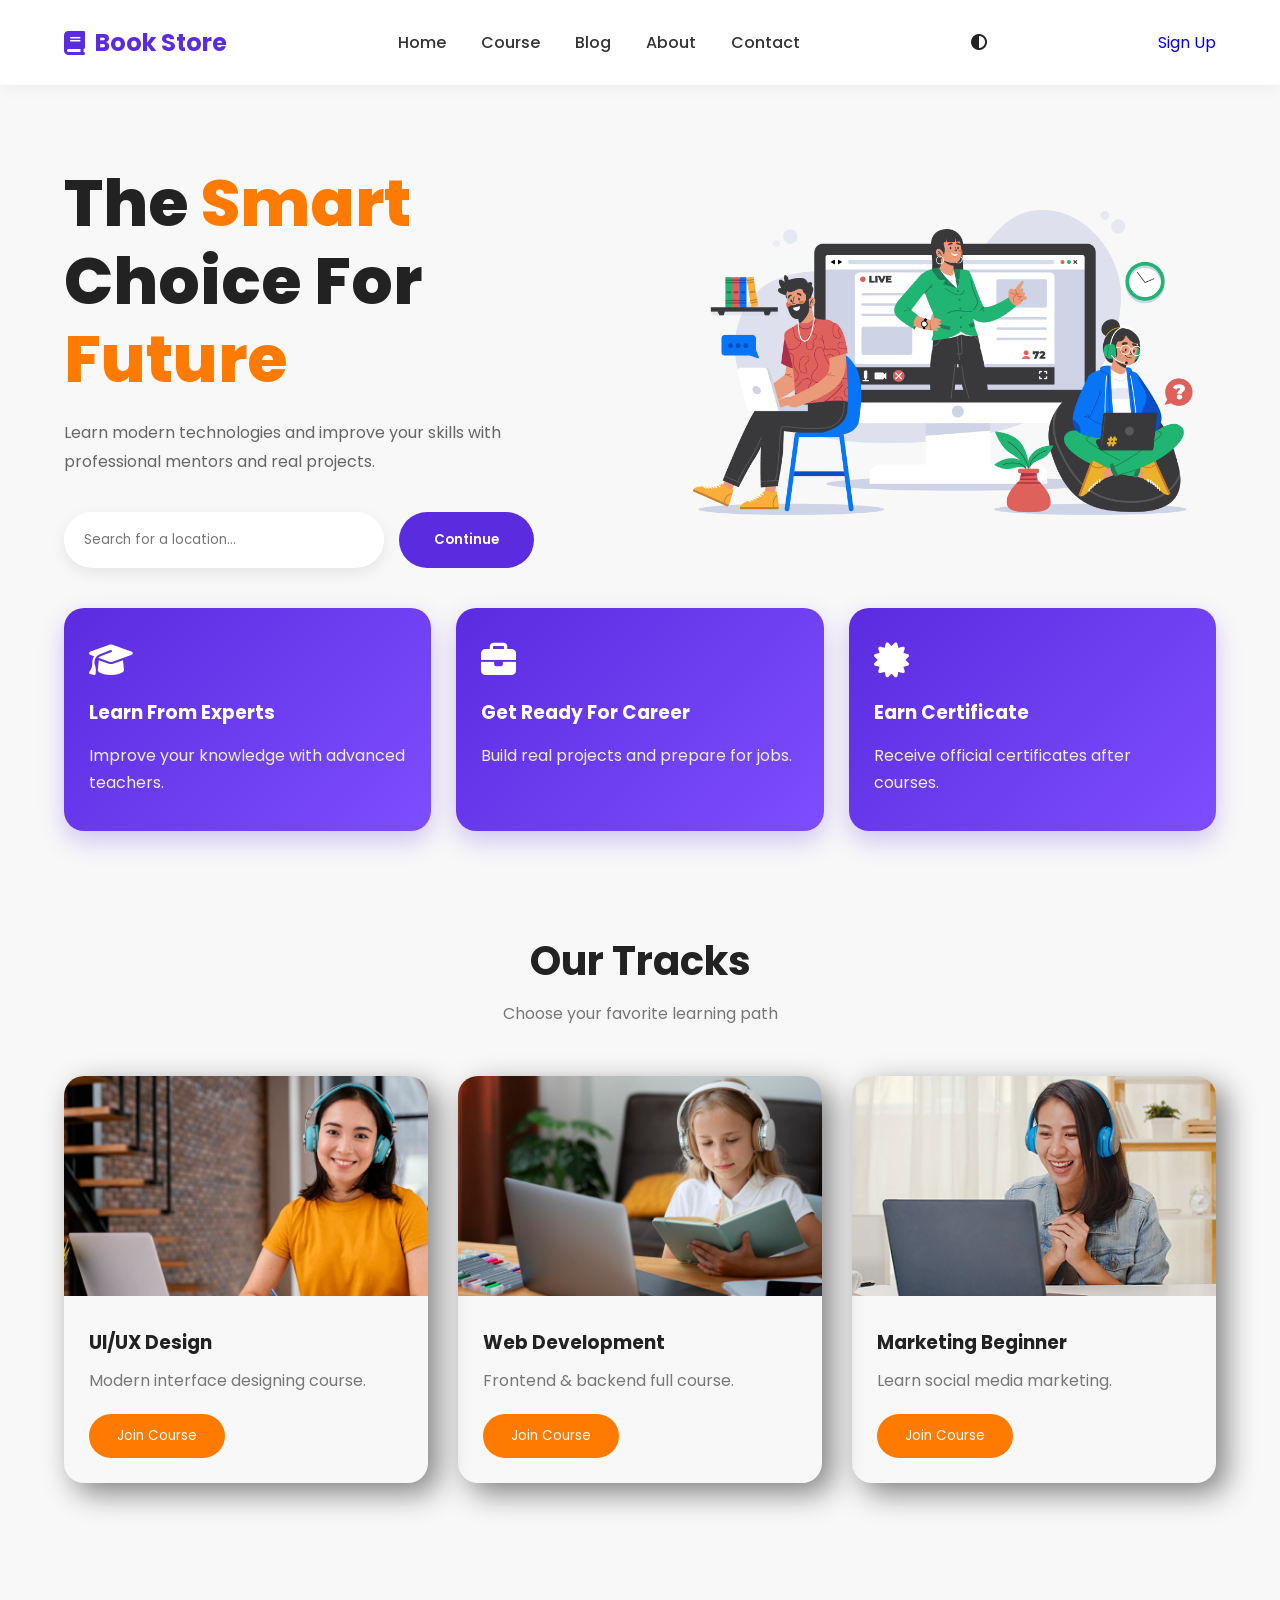
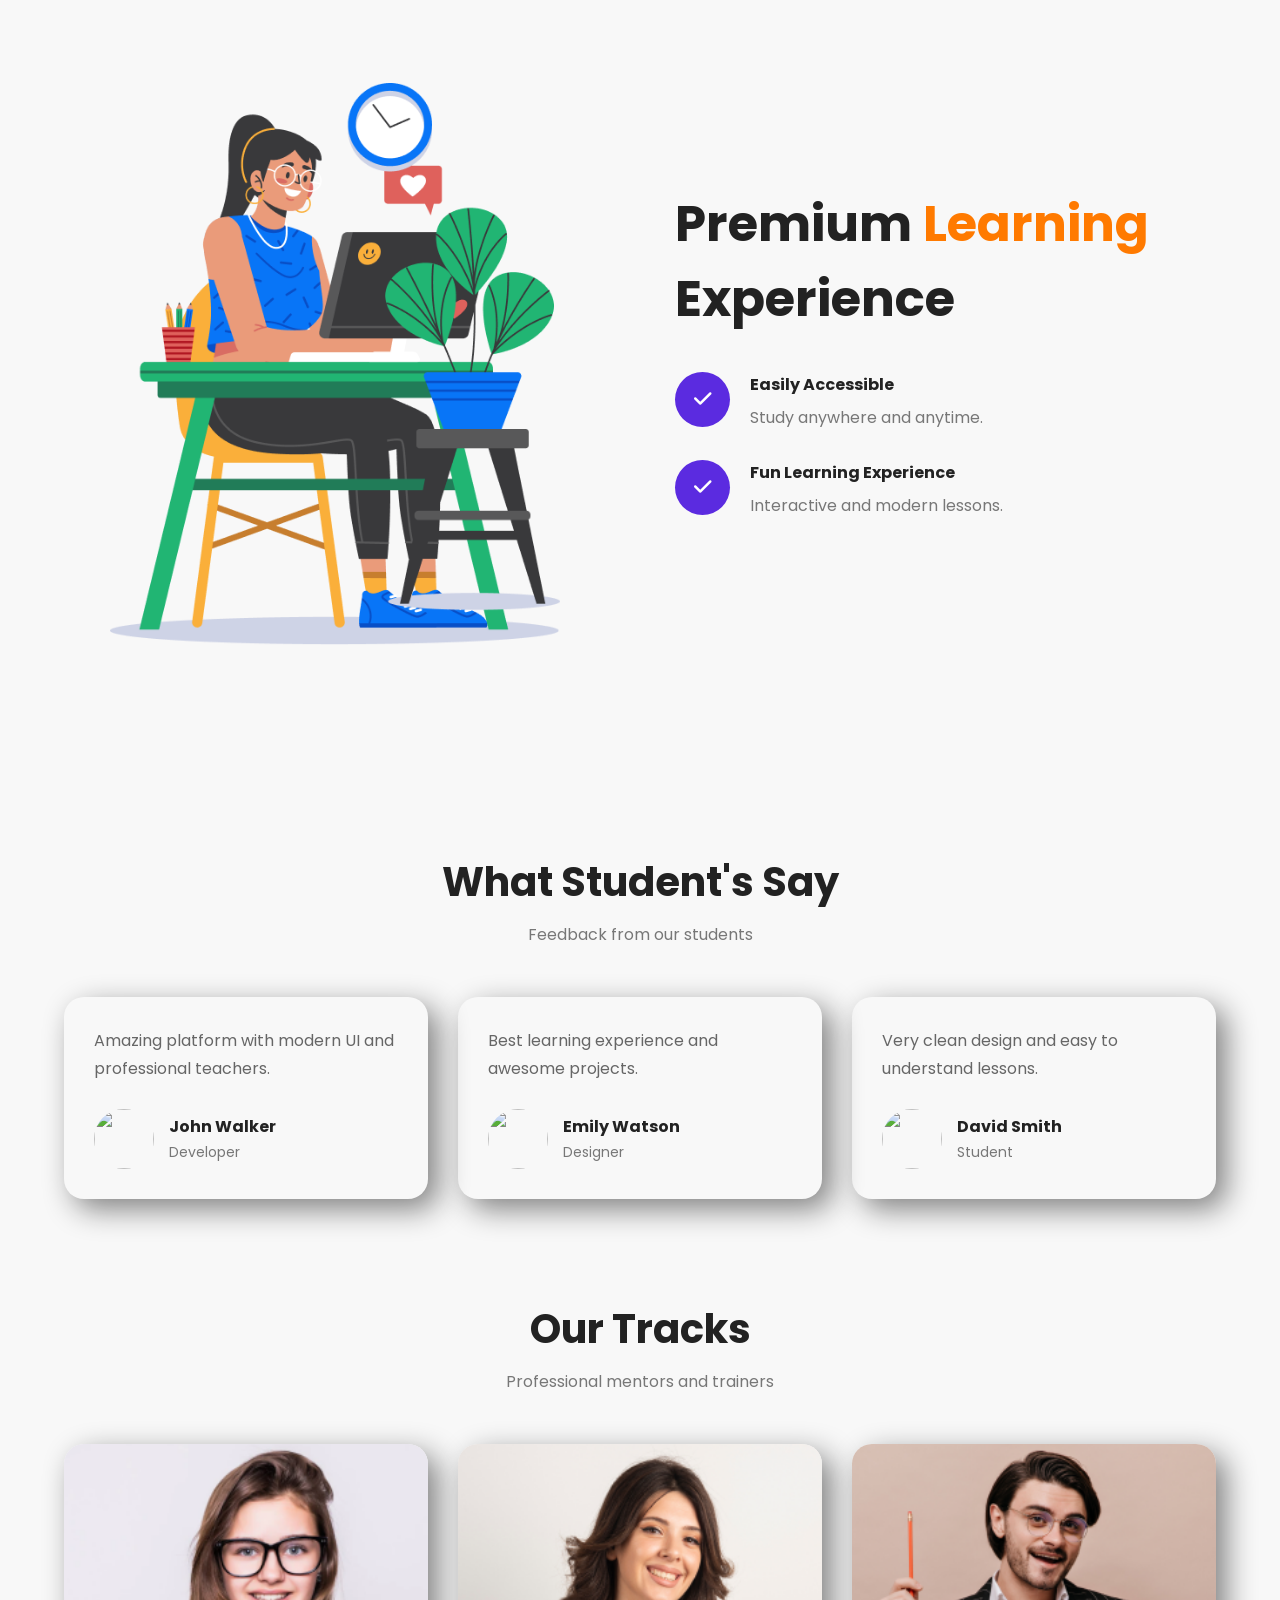
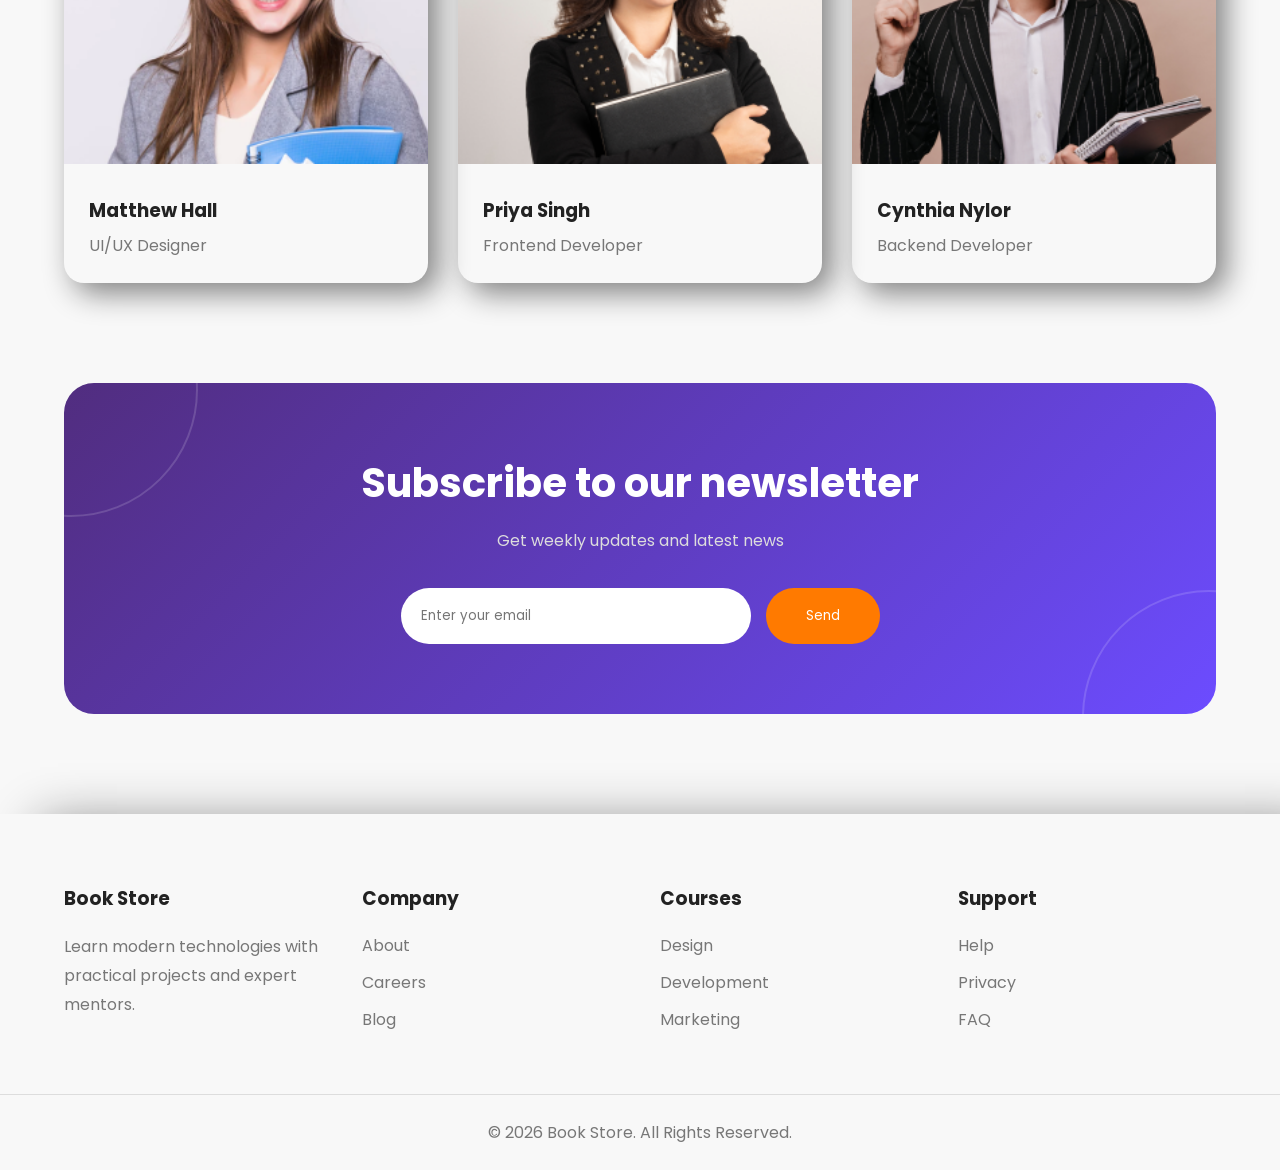
==== index.html @ dbd9a2cb "first commit" ====
<!DOCTYPE html>
<html lang="en">
<head>
  <meta charset="UTF-8" />
  <meta name="viewport" content="width=device-width, initial-scale=1.0"/>
  <title>Book Store</title>

  <link rel="stylesheet" href="main.css">

  <link href="https://fonts.googleapis.com/css2?family=Poppins:wght@300;400;500;600;700;800&display=swap" rel="stylesheet">

  <link rel="stylesheet"
  href="https://cdnjs.cloudflare.com/ajax/libs/font-awesome/6.5.1/css/all.min.css">

</head>
<body>
  <input type="checkbox" id="toggle-them">
<header class="them">

  <div class="container navbar">

    <div class="logo">
      <i class="fa-solid fa-book"></i>
      <span>Book Store</span>
    </div>

    <nav>
      <a href="#Home">Home</a>
      <a href="#corsue">Course</a>
      <a href="#blog">Blog</a>
      <a href="#about">About</a>
      <a href="#contact">Contact</a>
    </nav>

    <label for="toggle-them">
        <i class="fa-solid fa-circle-half-stroke"></i>
      </label>

    <a href="reg.html" class="nav-btm">Sign Up</a>

  </div>

</header>

<main class="them">

  <section class="hero them" id="Home">
    
  <div class="container hero-content">

    <div class="hero-text">
      
      <h1>
        The <span>Smart</span><br>
        Choice For <span>Future</span>
      </h1>
      
      <p>
        Learn modern technologies and improve your skills
        with professional mentors and real projects.
      </p>

      <div class="hero-buttons">
        
        <input type="text" placeholder="Search for a location...">
        
        <button>Continue</button>
        
      </div>
      
    </div>

    <div class="hero-image">
      
      <img src="./OBJECTS.png" alt="">
      
    </div>

  </div>

</section>



<section class="features container">
  
  <div class="feature-box">

    <i class="fa-solid fa-graduation-cap"></i>
    
    <h3>Learn From Experts</h3>
    
    <p>
      Improve your knowledge with advanced teachers.
    </p>
    
  </div>
  
  <div class="feature-box">

    <i class="fa-solid fa-briefcase"></i>

    <h3>Get Ready For Career</h3>
    
    <p>
      Build real projects and prepare for jobs.
    </p>
    
  </div>

  <div class="feature-box">
    
    <i class="fa-solid fa-certificate"></i>
    
    <h3>Earn Certificate</h3>
    
    <p>
      Receive official certificates after courses.
    </p>

  </div>
  
</section>



<section class="courses container" id="corsue">
  
  <div class="section-title">
    
    <h2>Our Tracks</h2>
    
    <p>Choose your favorite learning path</p>
    
  </div>
  
  <div class="course-wrapper">
    
    <div class="course-card">
      
      <img src="./Group 339.png">
      
      <div class="course-info">

        <h3>UI/UX Design</h3>
        
        <p>Modern interface designing course.</p>
        
        <button>Join Course</button>
        
      </div>
      
    </div>
    
    <div class="course-card">
      
      <img src="./Group 337.png">
      
      <div class="course-info">
        
        <h3>Web Development</h3>
        
        <p>Frontend & backend full course.</p>
        
        <button>Join Course</button>
        
      </div>
      
    </div>
    
    <div class="course-card">
      
      <img src="./image 7.png">
      
      <div class="course-info">
        
        <h3>Marketing Beginner</h3>
        
        <p>Learn social media marketing.</p>

        <button>Join Course</button>
        
      </div>
      
    </div>
    
  </div>
  
</section>



<section class="experience" id="blog">
  
  <div class="container experience-content">
    
    <div class="experience-image">
      
      <img src="./OBJECTS (2).png">
      
    </div>
    
    <div class="experience-text">
      
      <h2>
        Premium <span>Learning</span><br>
        Experience
      </h2>
      
      <div class="exp-box">
        
        <i class="fa-solid fa-check"></i>
        
        <div>
          <h4>Easily Accessible</h4>
          <p>Study anywhere and anytime.</p>
        </div>
        
      </div>
      
      <div class="exp-box">
        
        <i class="fa-solid fa-check"></i>

        <div>
          <h4>Fun Learning Experience</h4>
          <p>Interactive and modern lessons.</p>
        </div>
        
      </div>
      
    </div>
    
  </div>
  
</section>


<section class="testimonials container" id="about">
  
  <div class="section-title">
    
    <h2>What Student's Say</h2>

    <p>Feedback from our students</p>

  </div>
  
  <div class="testimonial-wrapper">
    
    <div class="testimonial-card">
      
      <p>
        Amazing platform with modern UI and professional teachers.
      </p>
      
      <div class="user">

        <img src="https://i.pravatar.cc/100?img=12">
        
        <div>
          <h4>John Walker</h4>
          <span>Developer</span>
        </div>
        
      </div>
      
    </div>

    <div class="testimonial-card">

      <p>
        Best learning experience and awesome projects.
      </p>

      <div class="user">
        
        <img src="https://i.pravatar.cc/100?img=22">
        
        <div>
          <h4>Emily Watson</h4>
          <span>Designer</span>
        </div>
        
      </div>
      
    </div>
    
    <div class="testimonial-card">
      
      <p>
        Very clean design and easy to understand lessons.
      </p>
      
      <div class="user">
        
        <img src="https://i.pravatar.cc/100?img=33">
        
        <div>
          <h4>David Smith</h4>
          <span>Student</span>
        </div>
        
      </div>
      
    </div>

  </div>
  
</section>



<section class="team container" id="contact">
  
  <div class="section-title">
    
    <h2>Our Tracks</h2>
    
    <p>Professional mentors and trainers</p>
    
  </div>
  
  <div class="team-wrapper">

    <div class="team-card">
      
      <img src="img1.png">
      
      <div class="team-info">
        
        <h3>Matthew Hall</h3>
        
        <span>UI/UX Designer</span>
        
      </div>
      
    </div>
    
    <div class="team-card">
      
      <img src="img2.png">
      
      <div class="team-info">
        
        <h3>Priya Singh</h3>

        <span>Frontend Developer</span>

      </div>

    </div>

    <div class="team-card">

      <img src="img3.png">
      
      <div class="team-info">
        
        <h3>Cynthia Nylor</h3>
        
        <span>Backend Developer</span>
        
      </div>
      
    </div>
    
  </div>
  
</section>



<section class="newsletter container">
  
  <div class="newsletter-box">
    
    <h2>Subscribe to our newsletter</h2>
    
    <p>Get weekly updates and latest news</p>
    
    <div class="newsletter-input">
      
      <input type="email" placeholder="Enter your email">
      
      <button>Send</button>
      
    </div>
    
  </div>

</section>

</main>


<footer class="them footer">
  
  <div class="container footer-content">

    <div class="footer-box">
      
      <h3>Book Store</h3>
      
      <p>
        Learn modern technologies with practical projects
        and expert mentors.
      </p>

    </div>

    <div class="footer-box">

      <h3>Company</h3>

      <a href="#">About</a>
      <a href="#">Careers</a>
      <a href="#">Blog</a>

    </div>

    <div class="footer-box">

      <h3>Courses</h3>

      <a href="#">Design</a>
      <a href="#">Development</a>
      <a href="#">Marketing</a>

    </div>

    <div class="footer-box">

      <h3>Support</h3>

      <a href="#">Help</a>
      <a href="#">Privacy</a>
      <a href="#">FAQ</a>

    </div>

  </div>

  <div class="footer-bottom">
    © 2026 Book Store. All Rights Reserved.
  </div>

</footer>

</body>
</html>
---- main.css ----
*{
    margin:0;
    padding:0;
    box-sizing:border-box;
    text-decoration:none;
    list-style:none;
    font-family:'Poppins',sans-serif;
    scroll-behavior: smooth;
}

body{
    background:#f8f8f8;
    overflow-x:hidden;
    color:#222;
}

.container{
    width:90%;
    max-width:1200px;
    margin:auto;
}



header{
    width:100%;
    position:sticky;
    top:0;
    z-index:1000;
    box-shadow:0 2px 15px rgba(0,0,0,.05);
    background-color: white;
}

.navbar{
    height:85px;
    display:flex;
    justify-content:space-between;
    align-items:center;
}

.logo{
    display:flex;
    align-items:center;
    gap:10px;
    font-size:24px;
    font-weight:700;
    color:#5b2be0;
}

nav{
    display:flex;
    gap:35px;
}

nav a{
    color:#333;
    font-weight:500;
    transition:.3s;
}

nav a:hover{
    color:#5b2be0;
}

.nav-btn{
    padding:12px 28px;
    border:none;
    border-radius:40px;
    background:#5b2be0;
    color:#fff;
    cursor:pointer;
    transition:.3s;
    font-weight:600;
    text-decoration: none;
}

.nav-btn:hover{
    transform:scale(1.05);
}



#toggle-them:checked ~ .them{
    background-color: black;
    color: white;
}

#toggle-them{
  display: none;
}

.them{
  transition: 0,3s;
}



.hero{
    padding:80px 0;
    /* background:#fffaf7; */
}

.hero-content{
    display:flex;
    justify-content:space-between;
    align-items:center;
    gap:60px;
    flex-wrap:wrap;
}

.hero-text{
    flex:1;
    animation:slideLeft 1s ease;
}

.hero-text h1{
    font-size:65px;
    line-height:1.2;
    margin-bottom:20px;
    font-weight:800;
}

.hero-text h1 span{
    color:#ff7a00;
}

.hero-text p{
    color:#666;
    line-height:1.8;
    margin-bottom:35px;
    max-width:500px;
}

.hero-buttons{
    display:flex;
    gap:15px;
    flex-wrap:wrap;
}

.hero-buttons input{
    width:320px;
    padding:18px 20px;
    border:none;
    border-radius:50px;
    outline:none;
    box-shadow:0 5px 15px rgba(0,0,0,.08);
}

.hero-buttons button{
    padding:18px 35px;
    border:none;
    border-radius:50px;
    background:#5b2be0;
    color:#fff;
    cursor:pointer;
    transition:.3s;
    font-weight:600;
}

.hero-buttons button:hover{
    transform:translateY(-3px);
}

.hero-image{
    flex:1;
    text-align:center;
    animation:float 4s ease-in-out infinite;
}

.hero-image img{
    width:100%;
    max-width:500px;
}



.features{
    margin-top:-40px;
    display:grid;
    grid-template-columns:repeat(auto-fit,minmax(250px,1fr));
    gap:25px;
}

.feature-box{
    background:linear-gradient(135deg,#5b2be0,#7d4dff);
    padding:35px 25px;
    border-radius:20px;
    color:#fff;
    box-shadow:0 10px 25px rgba(91,43,224,.25);
    transition:.4s;
}

.feature-box:hover{
    transform:translateY(-10px);
}

.feature-box i{
    font-size:35px;
    margin-bottom:20px;
}

.feature-box h3{
    margin-bottom:15px;
}

.feature-box p{
    line-height:1.7;
    color:#eee;
}



.section-title{
    text-align:center;
    margin-bottom:50px;
}

.section-title h2{
    font-size:40px;
    margin-bottom:10px;
}

.section-title p{
    color:#777;
}



.courses{
    padding:100px 0;
}

.course-wrapper{
    display:grid;
    grid-template-columns:repeat(auto-fit,minmax(300px,1fr));
    gap:30px;
}

.course-card{
    border-radius:20px;
    overflow:hidden;
    box-shadow:10px 10px 30px grey;
    transition:.4s;
}

.course-card:hover{
    transform:translateY(-10px);
}

.course-card img{
    width:100%;
    height:220px;
    object-fit:cover;
}

.course-info{
    padding:25px;
}

.course-info h3{
    margin-bottom:10px;
}

.course-info p{
    color:#777;
    margin-bottom:20px;
    line-height:1.7;
}

.course-info button{
    padding:12px 28px;
    border:none;
    border-radius:30px;
    background:#ff7a00;
    color:#fff;
    cursor:pointer;
    transition:.3s;
}

.course-info button:hover{
    transform:scale(1.05);
}



.experience{
    padding:100px 0;
}

.experience-content{
    display:flex;
    align-items:center;
    justify-content:space-between;
    gap:70px;
    flex-wrap:wrap;
}
 .experience-image{
    flex:1;
    text-align:center;
}

.experience-image img{
    width:100%;
    max-width:450px;
    animation:float 4s ease-in-out infinite;
}

.experience-text{
    flex:1;
}

.experience-text h2{
    font-size:50px;
    margin-bottom:35px;
}

.experience-text h2 span{
    color:#ff7a00;
}

.exp-box{
    display:flex;
    gap:20px;
    margin-bottom:30px;
    align-items:flex-start;
}

.exp-box i{
    width:55px;
    height:55px;
    background:#5b2be0;
    color:#fff;
    border-radius:50%;
    display:flex;
    justify-content:center;
    align-items:center;
    font-size:20px;
}

.exp-box h4{
    margin-bottom:8px;
}

.exp-box p{
    color:#777;
}



.testimonials{
    padding:100px 0;
}

.testimonial-wrapper{
    display:grid;
    grid-template-columns:repeat(auto-fit,minmax(300px,1fr));
    gap:30px;
}

.testimonial-card{
    padding:30px;
    border-radius:20px;
    box-shadow:10px 10px 30px grey;
    transition:.4s;
}

.testimonial-card:hover{
    transform:translateY(-8px);
}

.testimonial-card p{
    color:#666;
    line-height:1.8;
    margin-bottom:25px;
}

.user{
    display:flex;
    align-items:center;
    gap:15px;
}

.user img{
    width:60px;
    height:60px;
    border-radius:50%;
    object-fit:cover;
}

.user span{
    color:#777;
    font-size:14px;
}



.team{
    padding-bottom:100px;
}

.team-wrapper{
    display:grid;
    grid-template-columns:repeat(auto-fit,minmax(300px,1fr));
    gap:30px;
}

.team-card{
    border-radius:20px;
    overflow:hidden;
    box-shadow:10px 10px 30px grey;
    transition:.4s;
}

.team-card:hover{
    transform:translateY(-10px);
}

.team-card img{
    width:100%;
    height:320px;
    object-fit:cover;
}

.team-info{
    padding:25px;
}

.team-info h3{
    margin-bottom:8px;
}

.team-info span{
    color:#777;
}



.newsletter{
    padding-bottom:100px;
}

.newsletter-box{
    background:linear-gradient(135deg,#512d7f,#6c4cff);
    border-radius:30px;
    padding:70px 30px;
    text-align:center;
    color:#fff;
    position:relative;
    overflow:hidden;
}

.newsletter-box::before{
    content:'';
    position:absolute;
    width:250px;
    height:250px;
    border:2px solid rgba(255,255,255,.15);
    border-radius:50%;
    top:-120px;
    left:-120px;
}

.newsletter-box::after{
    content:'';
    position:absolute;
    width:250px;
    height:250px;
    border:2px solid rgba(255,255,255,.15);
    border-radius:50%;
    bottom:-130px;
    right:-120px;
}

.newsletter-box h2{
    font-size:40px;
    margin-bottom:15px;
}

.newsletter-box p{
    color:#ddd;
    margin-bottom:35px;
}

.newsletter-input{
    display:flex;
    justify-content:center;
    gap:15px;
    flex-wrap:wrap;
}

.newsletter-input input{
    width:350px;
    max-width:100%;
    padding:18px 20px;
    border:none;
    border-radius:50px;
    outline:none;
}

.newsletter-input button{
    padding:18px 40px;
    border:none;
    border-radius:50px;
    background:#ff7a00;
    color:#fff;
    cursor:pointer;
    transition:.3s;
}

.newsletter-input button:hover{
    transform:scale(1.05);
}



.footer{
    padding-top:70px;
    box-shadow:40px 10px 50px grey;
}

.footer-content{
    display:grid;
    grid-template-columns:repeat(auto-fit,minmax(220px,1fr));
    gap:40px;
}

.footer-box h3{
    margin-bottom:20px;
}

.footer-box p{
    color:#777;
    line-height:1.8;
}

.footer-box a{
    display:block;
    margin-bottom:12px;
    color:#777;
    transition:.3s;
}

.footer-box a:hover{
    color:#5b2be0;
    transform:translateX(5px);
}

.footer-bottom{
    text-align:center;
    padding:25px 0;
    margin-top:50px;
    border-top:1px solid #ddd;
    color:#777;
}



@keyframes float{

    0%{
        transform:translateY(0);
    }

    50%{
        transform:translateY(-15px);
    }

    100%{
        transform:translateY(0);
    }

}

@keyframes slideLeft{
 from{
        opacity:0;
        transform:translateX(-60px);
    }

    to{
        opacity:1;
        transform:translateX(0);
    }

}
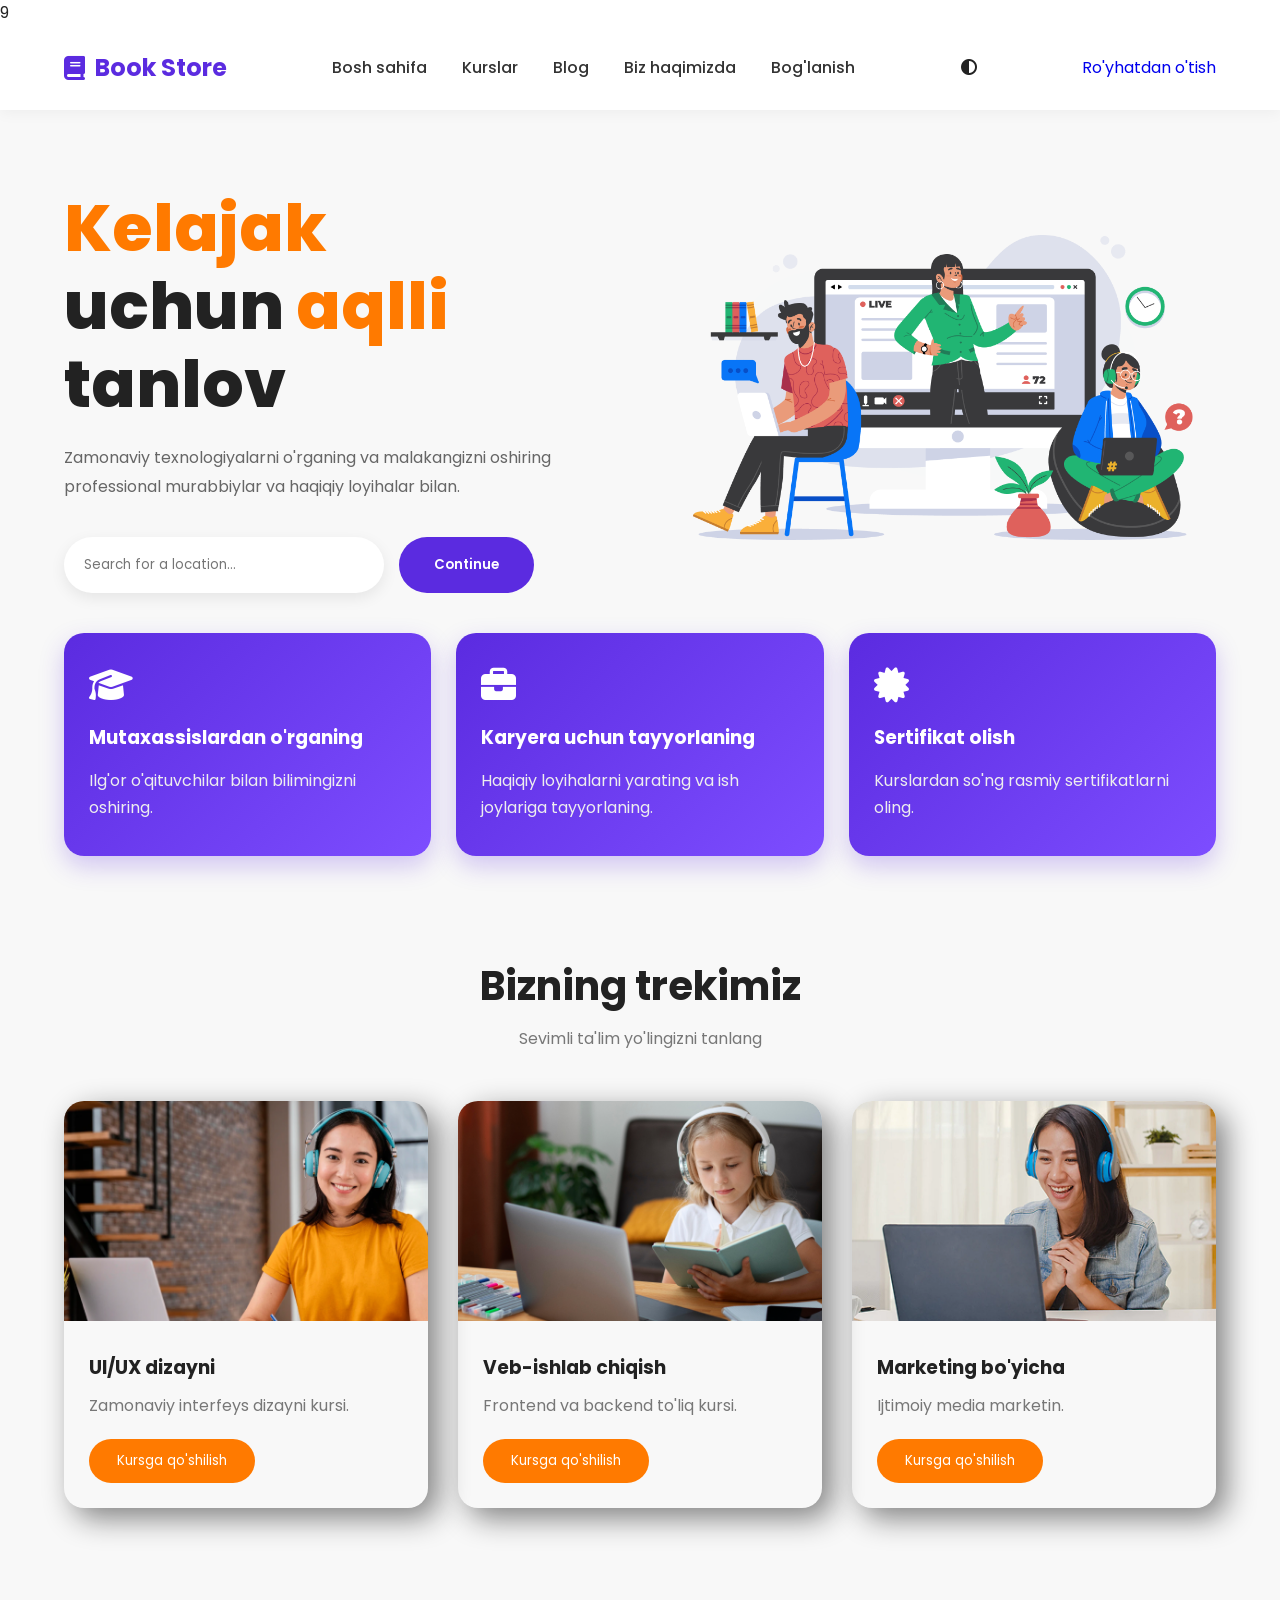
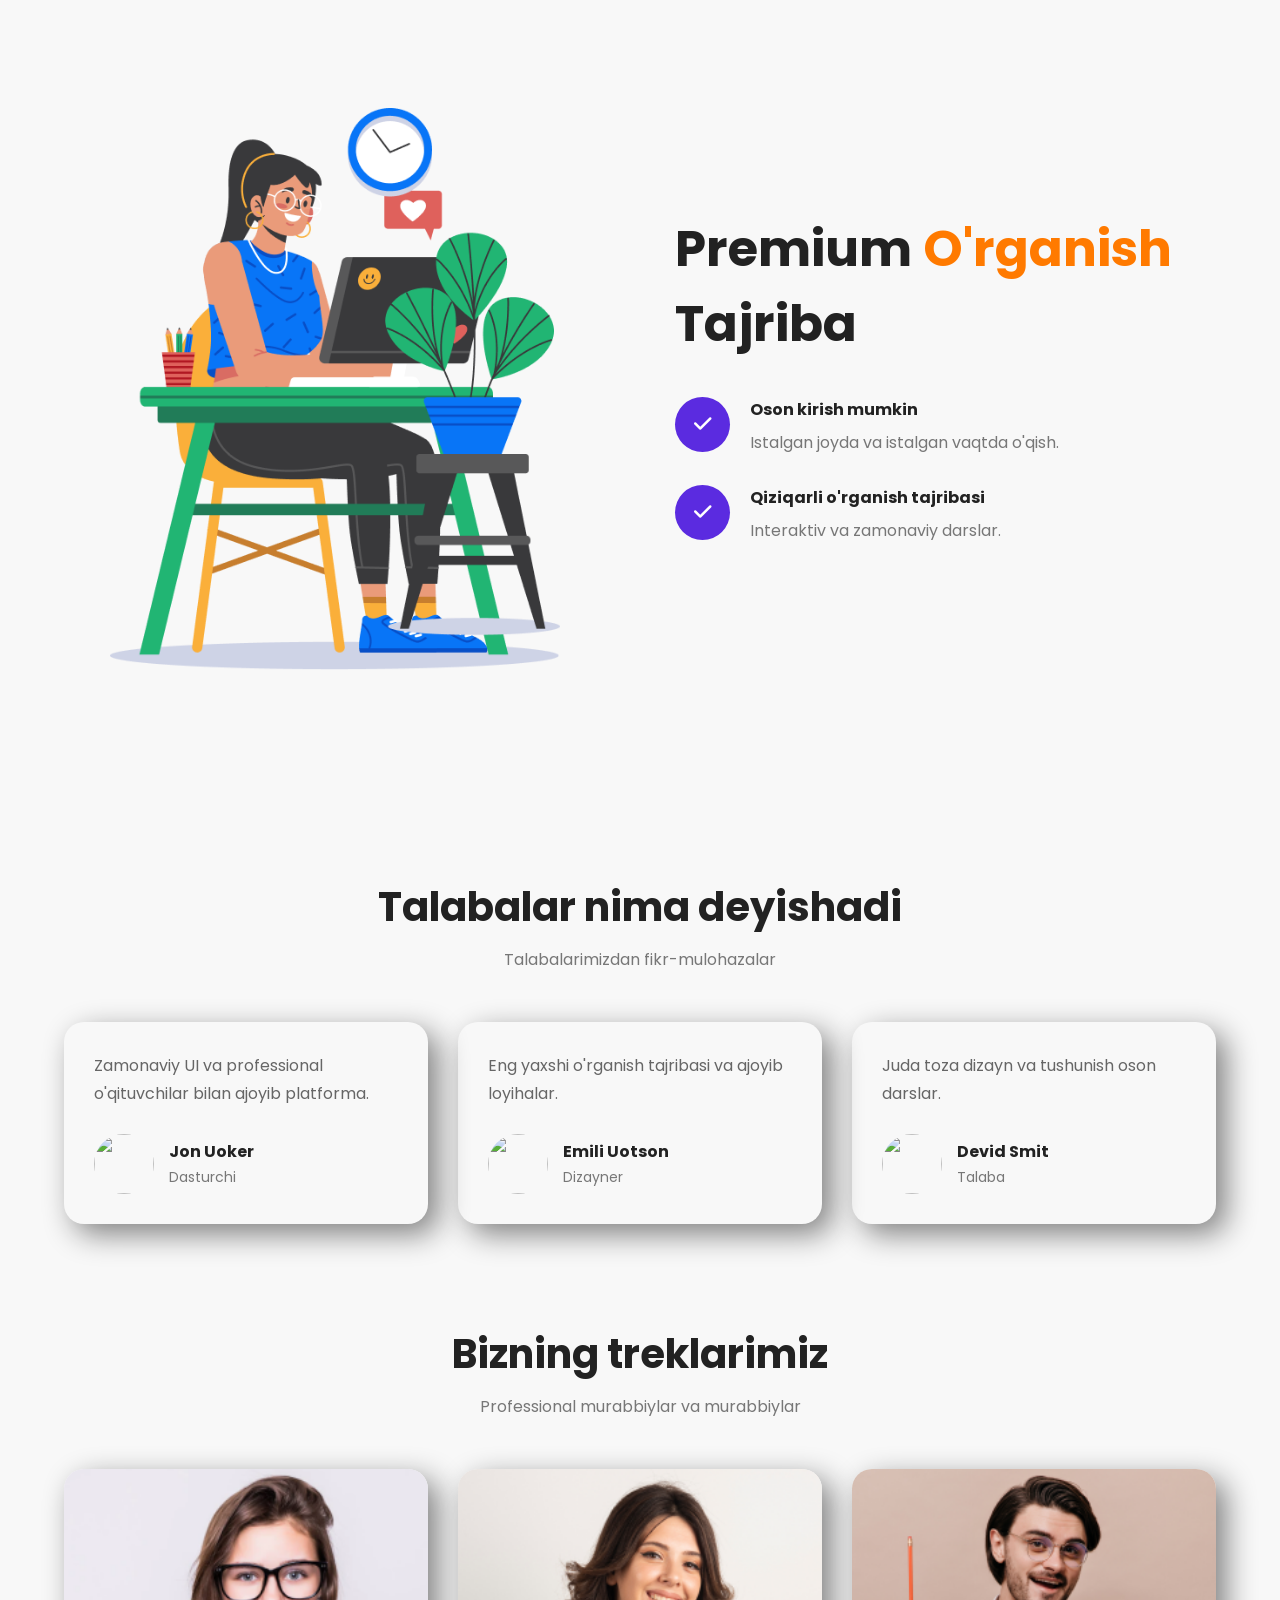
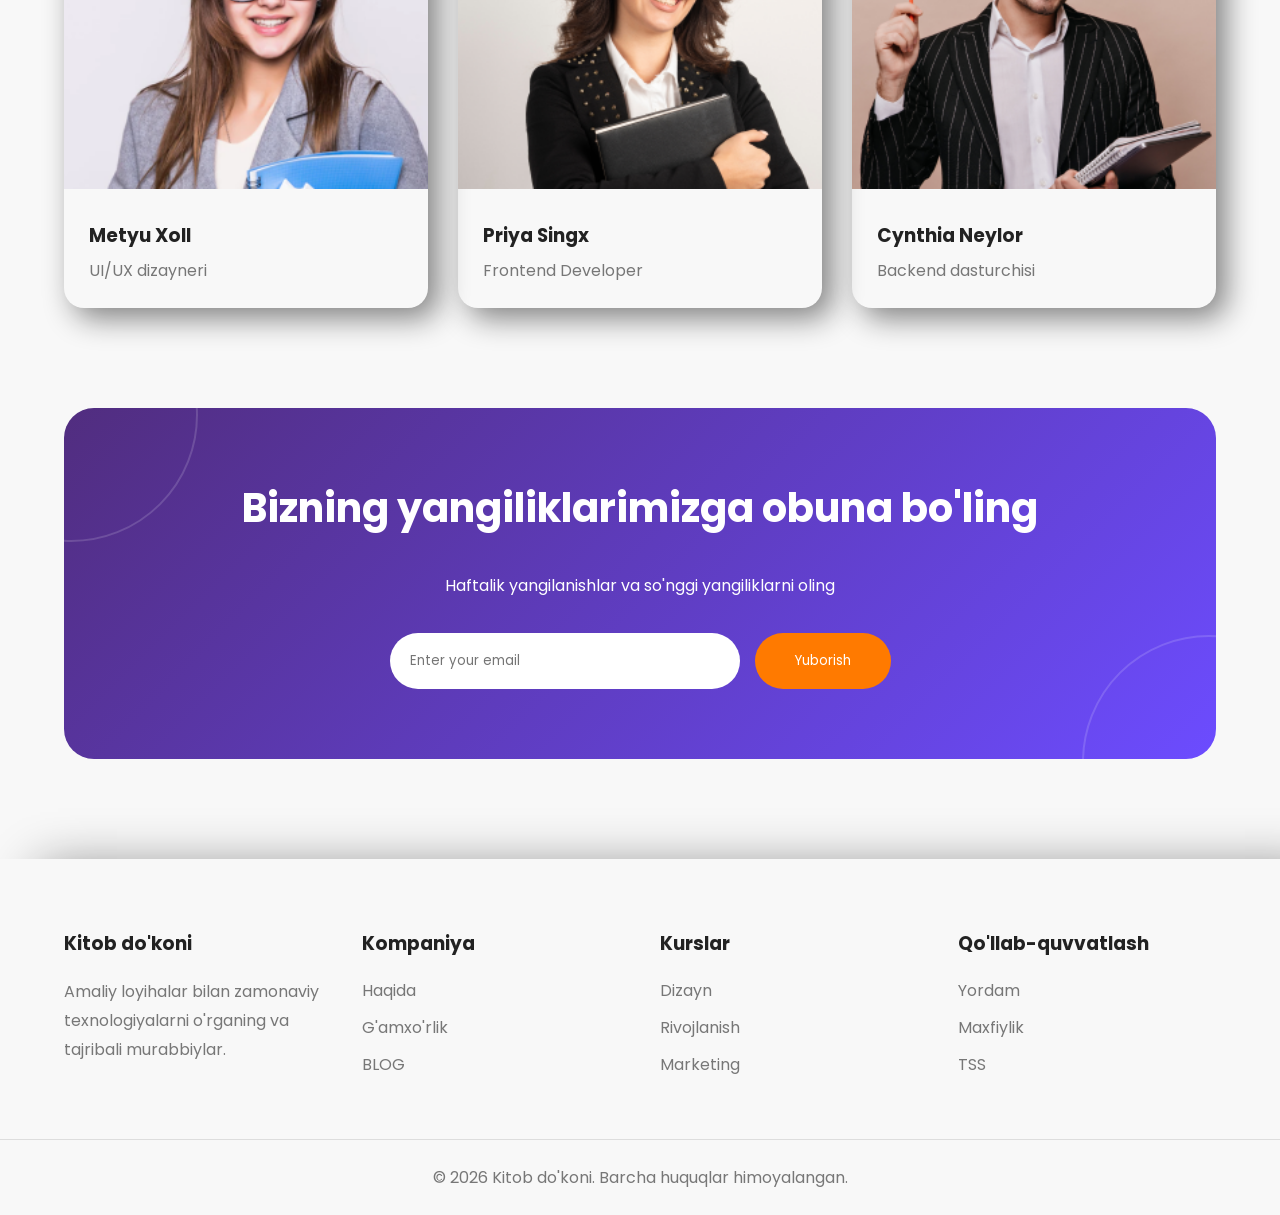
==== commit b93f8478: "update" ====
--- a/index.html
+++ b/index.html
@@ -15,7 +15,7 @@
 </head>
 <body>
   <input type="checkbox" id="toggle-them">
-<header class="them">
+<header class="them">9
 
   <div class="container navbar">
 
@@ -25,18 +25,18 @@
     </div>
 
     <nav>
-      <a href="#Home">Home</a>
-      <a href="#corsue">Course</a>
-      <a href="#blog">Blog</a>
-      <a href="#about">About</a>
-      <a href="#contact">Contact</a>
+      <a href="#Home" class="them">Bosh sahifa</a>
+      <a href="#corsue" class="them">Kurslar</a>
+      <a href="#blog" class="them">Blog</a>
+      <a href="#about" class="them">Biz haqimizda</a>
+      <a href="#contact" class="them">Bog'lanish</a>
     </nav>
 
     <label for="toggle-them">
         <i class="fa-solid fa-circle-half-stroke"></i>
       </label>
 
-    <a href="reg.html" class="nav-btm">Sign Up</a>
+    <a href="reg.html" class="nav-btm">Ro'yhatdan o'tish</a>
 
   </div>
 
@@ -51,13 +51,13 @@
     <div class="hero-text">
       
       <h1>
-        The <span>Smart</span><br>
-        Choice For <span>Future</span>
+        <span>Kelajak</span> <br> 
+        uchun <span>aqlli</span> tanlov
       </h1>
       
       <p>
-        Learn modern technologies and improve your skills
-        with professional mentors and real projects.
+        Zamonaviy texnologiyalarni o'rganing va malakangizni oshiring
+        professional murabbiylar va haqiqiy loyihalar bilan.
       </p>
 
       <div class="hero-buttons">
@@ -88,10 +88,10 @@
 
     <i class="fa-solid fa-graduation-cap"></i>
     
-    <h3>Learn From Experts</h3>
+    <h3>Mutaxassislardan o'rganing</h3>
     
     <p>
-      Improve your knowledge with advanced teachers.
+      Ilg'or o'qituvchilar bilan bilimingizni oshiring.
     </p>
     
   </div>
@@ -100,10 +100,10 @@
 
     <i class="fa-solid fa-briefcase"></i>
 
-    <h3>Get Ready For Career</h3>
+    <h3>Karyera uchun tayyorlaning</h3>
     
     <p>
-      Build real projects and prepare for jobs.
+     Haqiqiy loyihalarni yarating va ish joylariga tayyorlaning.
     </p>
     
   </div>
@@ -112,11 +112,9 @@
     
     <i class="fa-solid fa-certificate"></i>
     
-    <h3>Earn Certificate</h3>
-    
-    <p>
-      Receive official certificates after courses.
-    </p>
+    <h3>Sertifikat olish</h3>
+    
+    <p>Kurslardan so'ng rasmiy sertifikatlarni oling.</p>
 
   </div>
   
@@ -128,9 +126,9 @@
   
   <div class="section-title">
     
-    <h2>Our Tracks</h2>
-    
-    <p>Choose your favorite learning path</p>
+    <h2>Bizning trekimiz</h2>
+    
+    <p>Sevimli ta'lim yo'lingizni tanlang</p>
     
   </div>
   
@@ -142,11 +140,10 @@
       
       <div class="course-info">
 
-        <h3>UI/UX Design</h3>
-        
-        <p>Modern interface designing course.</p>
-        
-        <button>Join Course</button>
+        <h3>UI/UX dizayni</h3>
+        
+        <p>Zamonaviy interfeys dizayni kursi.</p>
+        <button>Kursga qo'shilish</button>
         
       </div>
       
@@ -158,11 +155,11 @@
       
       <div class="course-info">
         
-        <h3>Web Development</h3>
-        
-        <p>Frontend & backend full course.</p>
-        
-        <button>Join Course</button>
+        <h3>Veb-ishlab chiqish</h3>
+        
+        <p>Frontend va backend to'liq kursi.</p>
+        
+        <button>Kursga qo'shilish</button>
         
       </div>
       
@@ -174,11 +171,11 @@
       
       <div class="course-info">
         
-        <h3>Marketing Beginner</h3>
-        
-        <p>Learn social media marketing.</p>
-
-        <button>Join Course</button>
+        <h3>Marketing bo'yicha</h3>
+        
+        <p>Ijtimoiy media marketin.</p>
+
+        <button>Kursga qo'shilish</button>
         
       </div>
       
@@ -203,8 +200,8 @@
     <div class="experience-text">
       
       <h2>
-        Premium <span>Learning</span><br>
-        Experience
+         Premium <span>O'rganish</span><br>
+        Tajriba
       </h2>
       
       <div class="exp-box">
@@ -212,8 +209,8 @@
         <i class="fa-solid fa-check"></i>
         
         <div>
-          <h4>Easily Accessible</h4>
-          <p>Study anywhere and anytime.</p>
+          <h4>Oson kirish mumkin</h4>
+          <p>Istalgan joyda va istalgan vaqtda o'qish.</p>
         </div>
         
       </div>
@@ -223,8 +220,8 @@
         <i class="fa-solid fa-check"></i>
 
         <div>
-          <h4>Fun Learning Experience</h4>
-          <p>Interactive and modern lessons.</p>
+          <h4>Qiziqarli o'rganish tajribasi</h4>
+          <p>Interaktiv va zamonaviy darslar.</p>
         </div>
         
       </div>
@@ -240,9 +237,9 @@
   
   <div class="section-title">
     
-    <h2>What Student's Say</h2>
-
-    <p>Feedback from our students</p>
+    <h2>Talabalar nima deyishadi</h2>
+
+    <p>Talabalarimizdan fikr-mulohazalar</p>
 
   </div>
   
@@ -251,7 +248,7 @@
     <div class="testimonial-card">
       
       <p>
-        Amazing platform with modern UI and professional teachers.
+       Zamonaviy UI va professional o'qituvchilar bilan ajoyib platforma.
       </p>
       
       <div class="user">
@@ -259,8 +256,8 @@
         <img src="https://i.pravatar.cc/100?img=12">
         
         <div>
-          <h4>John Walker</h4>
-          <span>Developer</span>
+          <h4>Jon Uoker</h4>
+          <span>Dasturchi</span>
         </div>
         
       </div>
@@ -270,7 +267,7 @@
     <div class="testimonial-card">
 
       <p>
-        Best learning experience and awesome projects.
+       Eng yaxshi o'rganish tajribasi va ajoyib loyihalar.
       </p>
 
       <div class="user">
@@ -278,8 +275,8 @@
         <img src="https://i.pravatar.cc/100?img=22">
         
         <div>
-          <h4>Emily Watson</h4>
-          <span>Designer</span>
+          <h4>Emili Uotson</h4>
+          <span>Dizayner</span>
         </div>
         
       </div>
@@ -289,7 +286,7 @@
     <div class="testimonial-card">
       
       <p>
-        Very clean design and easy to understand lessons.
+       Juda toza dizayn va tushunish oson darslar.
       </p>
       
       <div class="user">
@@ -297,8 +294,8 @@
         <img src="https://i.pravatar.cc/100?img=33">
         
         <div>
-          <h4>David Smith</h4>
-          <span>Student</span>
+          <h4>Devid Smit</h4>
+          <span>Talaba</span>
         </div>
         
       </div>
@@ -315,9 +312,9 @@
   
   <div class="section-title">
     
-    <h2>Our Tracks</h2>
-    
-    <p>Professional mentors and trainers</p>
+    <h2>Bizning treklarimiz</h2>
+    
+    <p>Professional murabbiylar va murabbiylar</p>
     
   </div>
   
@@ -329,9 +326,9 @@
       
       <div class="team-info">
         
-        <h3>Matthew Hall</h3>
-        
-        <span>UI/UX Designer</span>
+        <h3>Metyu Xoll</h3>
+        
+        <span>UI/UX dizayneri</span>
         
       </div>
       
@@ -343,7 +340,7 @@
       
       <div class="team-info">
         
-        <h3>Priya Singh</h3>
+        <h3>Priya Singx</h3>
 
         <span>Frontend Developer</span>
 
@@ -357,9 +354,9 @@
       
       <div class="team-info">
         
-        <h3>Cynthia Nylor</h3>
-        
-        <span>Backend Developer</span>
+        <h3>Cynthia Neylor</h3>
+        
+        <span>Backend dasturchisi</span>
         
       </div>
       
@@ -375,15 +372,15 @@
   
   <div class="newsletter-box">
     
-    <h2>Subscribe to our newsletter</h2>
-    
-    <p>Get weekly updates and latest news</p>
+    <h2>Bizning yangiliklarimizga obuna bo'ling</h2>
+    
+    </p>Haftalik yangilanishlar va so'nggi yangiliklarni oling</p>
     
     <div class="newsletter-input">
       
       <input type="email" placeholder="Enter your email">
       
-      <button>Send</button>
+      <button>Yuborish</button>
       
     </div>
     
@@ -400,49 +397,49 @@
 
     <div class="footer-box">
       
-      <h3>Book Store</h3>
+      <h3>Kitob do'koni</h3>
       
       <p>
-        Learn modern technologies with practical projects
-        and expert mentors.
+        Amaliy loyihalar bilan zamonaviy texnologiyalarni o'rganing
+        va tajribali murabbiylar.
       </p>
 
     </div>
 
     <div class="footer-box">
 
-      <h3>Company</h3>
-
-      <a href="#">About</a>
-      <a href="#">Careers</a>
-      <a href="#">Blog</a>
+      <h3>Kompaniya</h3>
+
+      <a href="#">Haqida</a>
+      <a href="#">G'amxo'rlik</a>
+      <a href="#">BLOG</a>
 
     </div>
 
     <div class="footer-box">
 
-      <h3>Courses</h3>
-
-      <a href="#">Design</a>
-      <a href="#">Development</a>
+      <h3>Kurslar</h3>
+
+      <a href="#">Dizayn</a>
+      <a href="#">Rivojlanish</a>
       <a href="#">Marketing</a>
 
     </div>
 
     <div class="footer-box">
 
-      <h3>Support</h3>
-
-      <a href="#">Help</a>
-      <a href="#">Privacy</a>
-      <a href="#">FAQ</a>
+      <h3>Qo'llab-quvvatlash</h3>
+
+      <a href="#">Yordam</a>
+      <a href="#">Maxfiylik</a>
+      <a href="#">TSS</a>
 
     </div>
 
   </div>
 
   <div class="footer-bottom">
-    © 2026 Book Store. All Rights Reserved.
+  © 2026 Kitob do'koni. Barcha huquqlar himoyalangan.
   </div>
 
 </footer>
--- a/main.css
+++ b/main.css
@@ -50,6 +50,7 @@
 nav{
     display:flex;
     gap:35px;
+    color: white;
 }
 
 nav a{
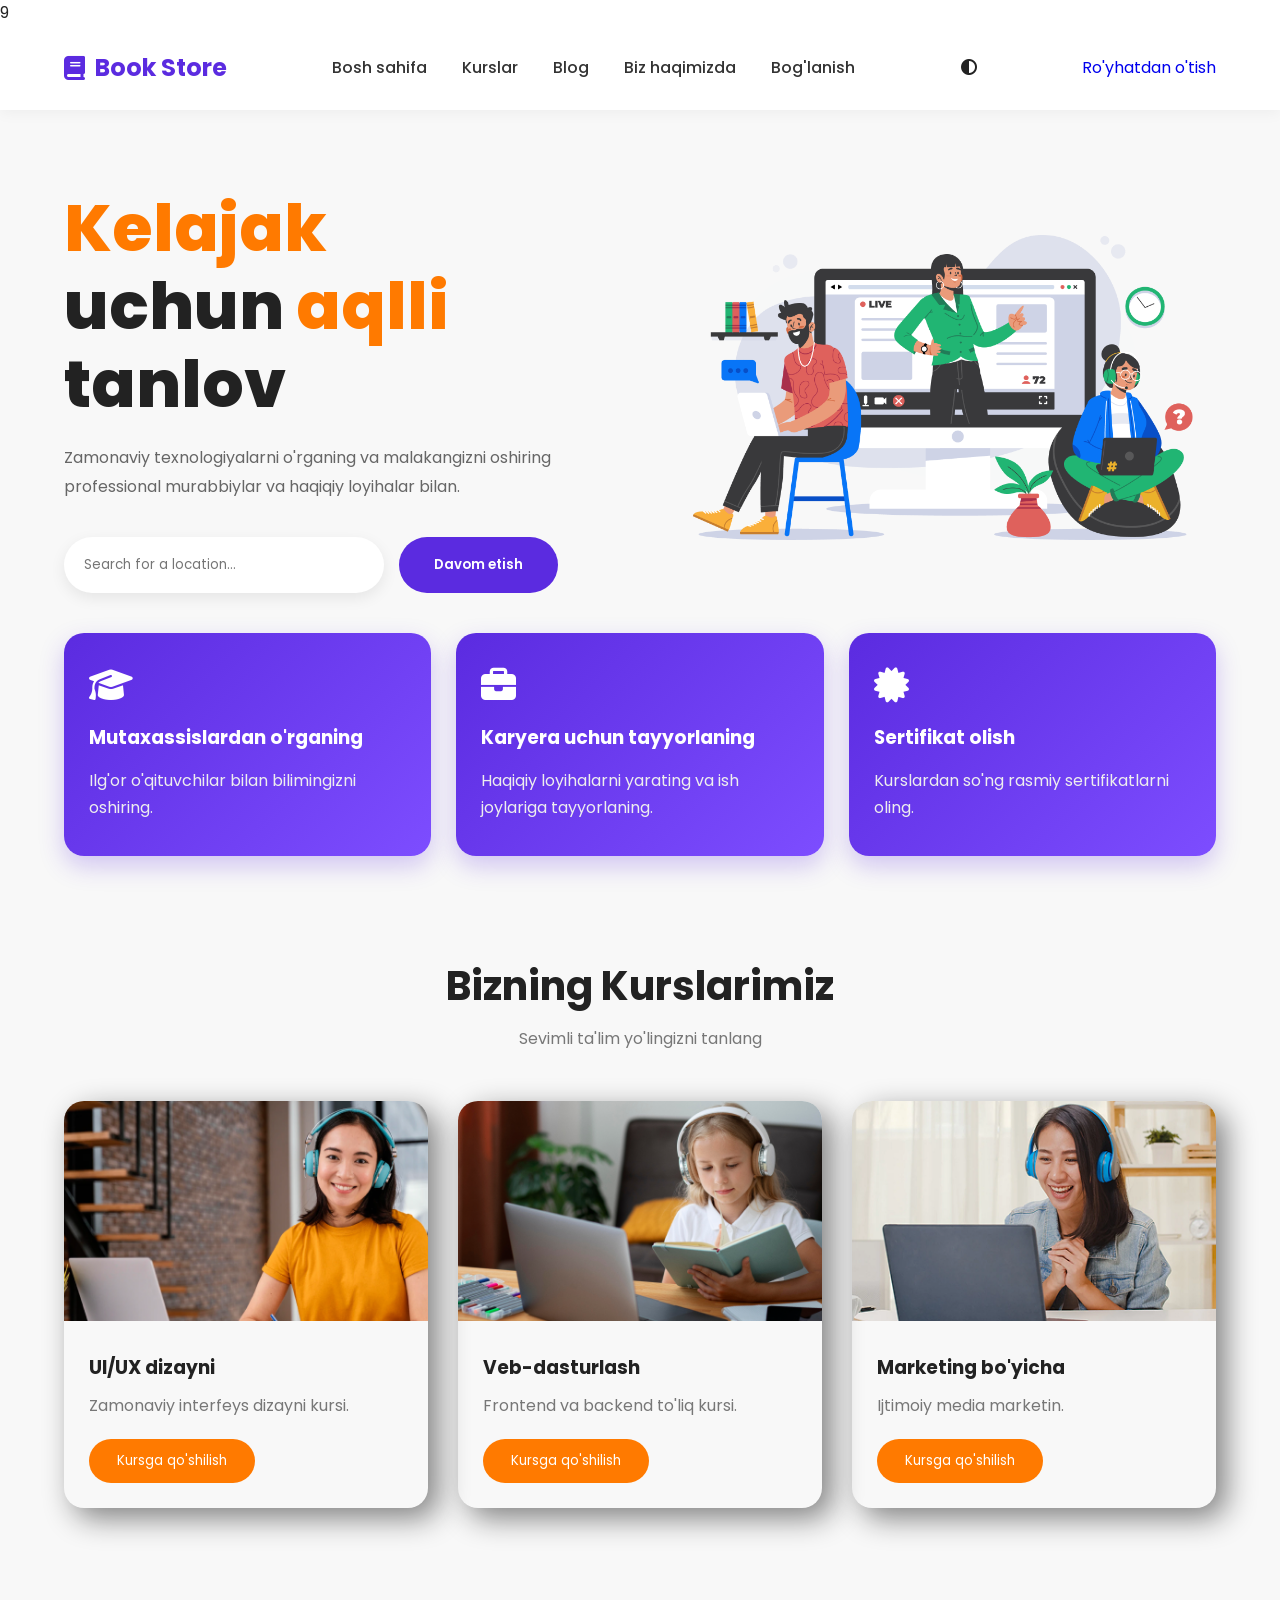
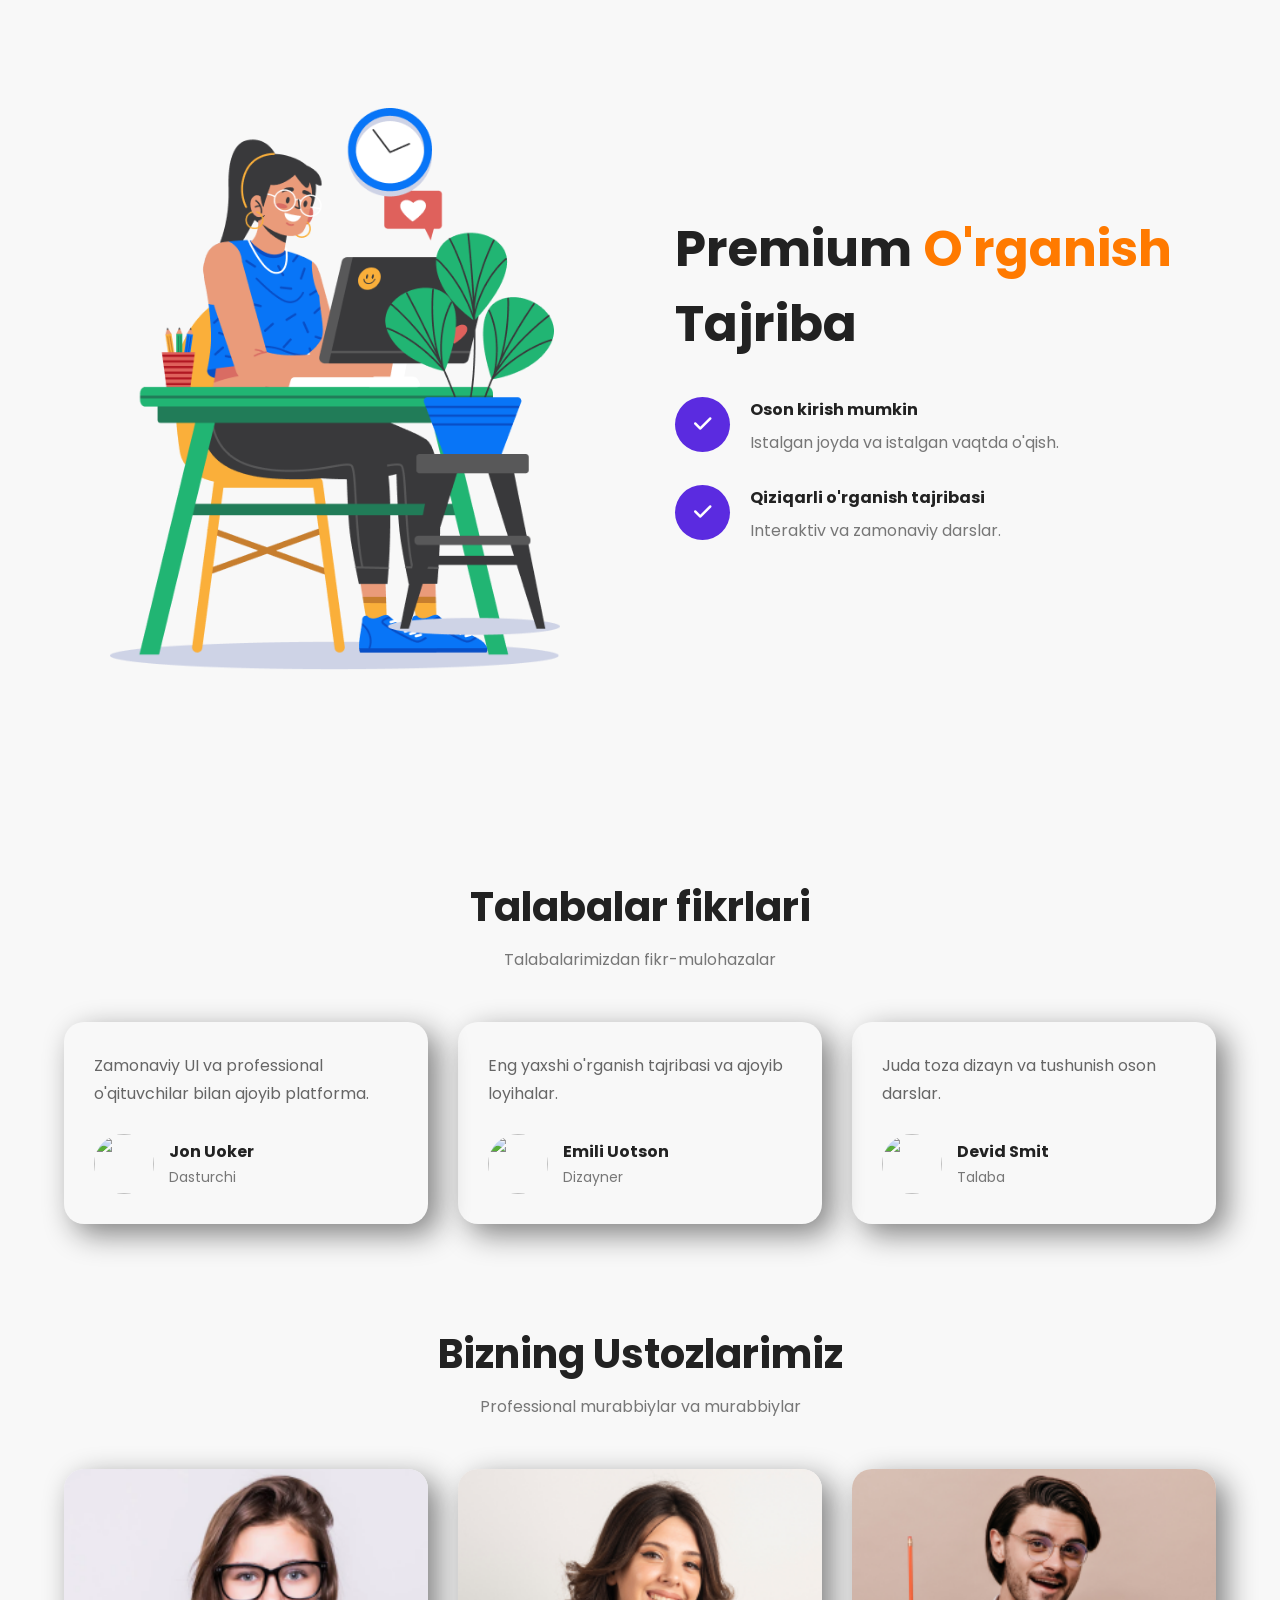
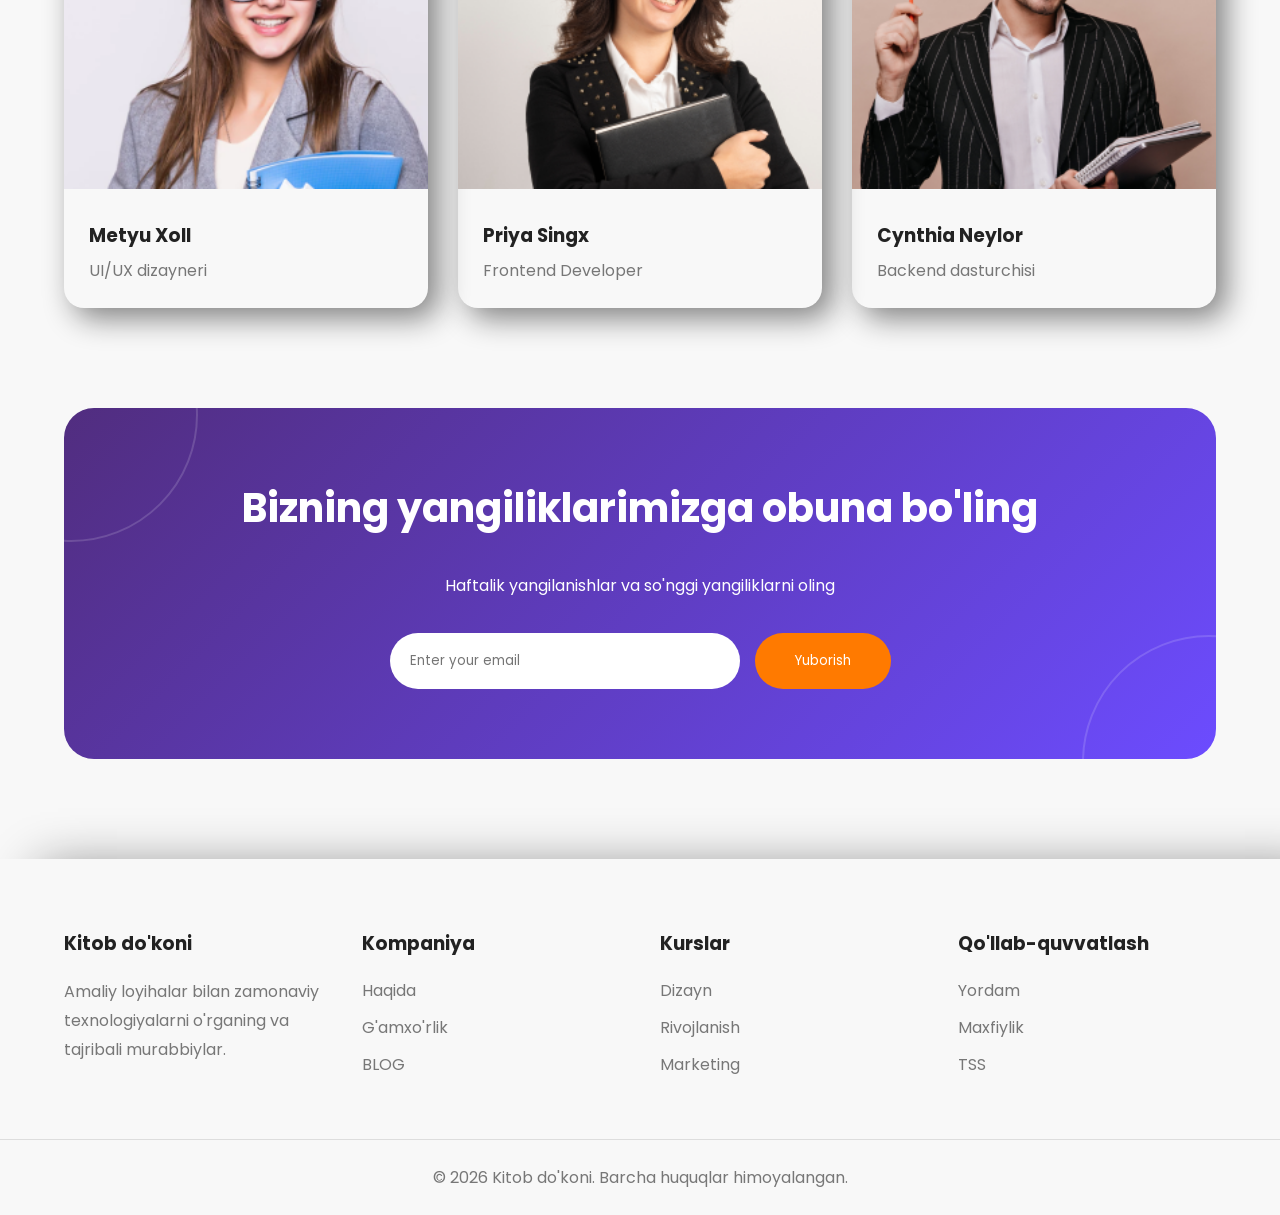
==== commit ec510155: "update" ====
--- a/index.html
+++ b/index.html
@@ -64,7 +64,7 @@
         
         <input type="text" placeholder="Search for a location...">
         
-        <button>Continue</button>
+        <button>Davom etish</button>
         
       </div>
       
@@ -126,7 +126,7 @@
   
   <div class="section-title">
     
-    <h2>Bizning trekimiz</h2>
+    <h2>Bizning Kurslarimiz</h2>
     
     <p>Sevimli ta'lim yo'lingizni tanlang</p>
     
@@ -155,7 +155,7 @@
       
       <div class="course-info">
         
-        <h3>Veb-ishlab chiqish</h3>
+        <h3>Veb-dasturlash</h3>
         
         <p>Frontend va backend to'liq kursi.</p>
         
@@ -237,7 +237,7 @@
   
   <div class="section-title">
     
-    <h2>Talabalar nima deyishadi</h2>
+    <h2>Talabalar fikrlari</h2>
 
     <p>Talabalarimizdan fikr-mulohazalar</p>
 
@@ -312,7 +312,7 @@
   
   <div class="section-title">
     
-    <h2>Bizning treklarimiz</h2>
+    <h2>Bizning Ustozlarimiz</h2>
     
     <p>Professional murabbiylar va murabbiylar</p>
     
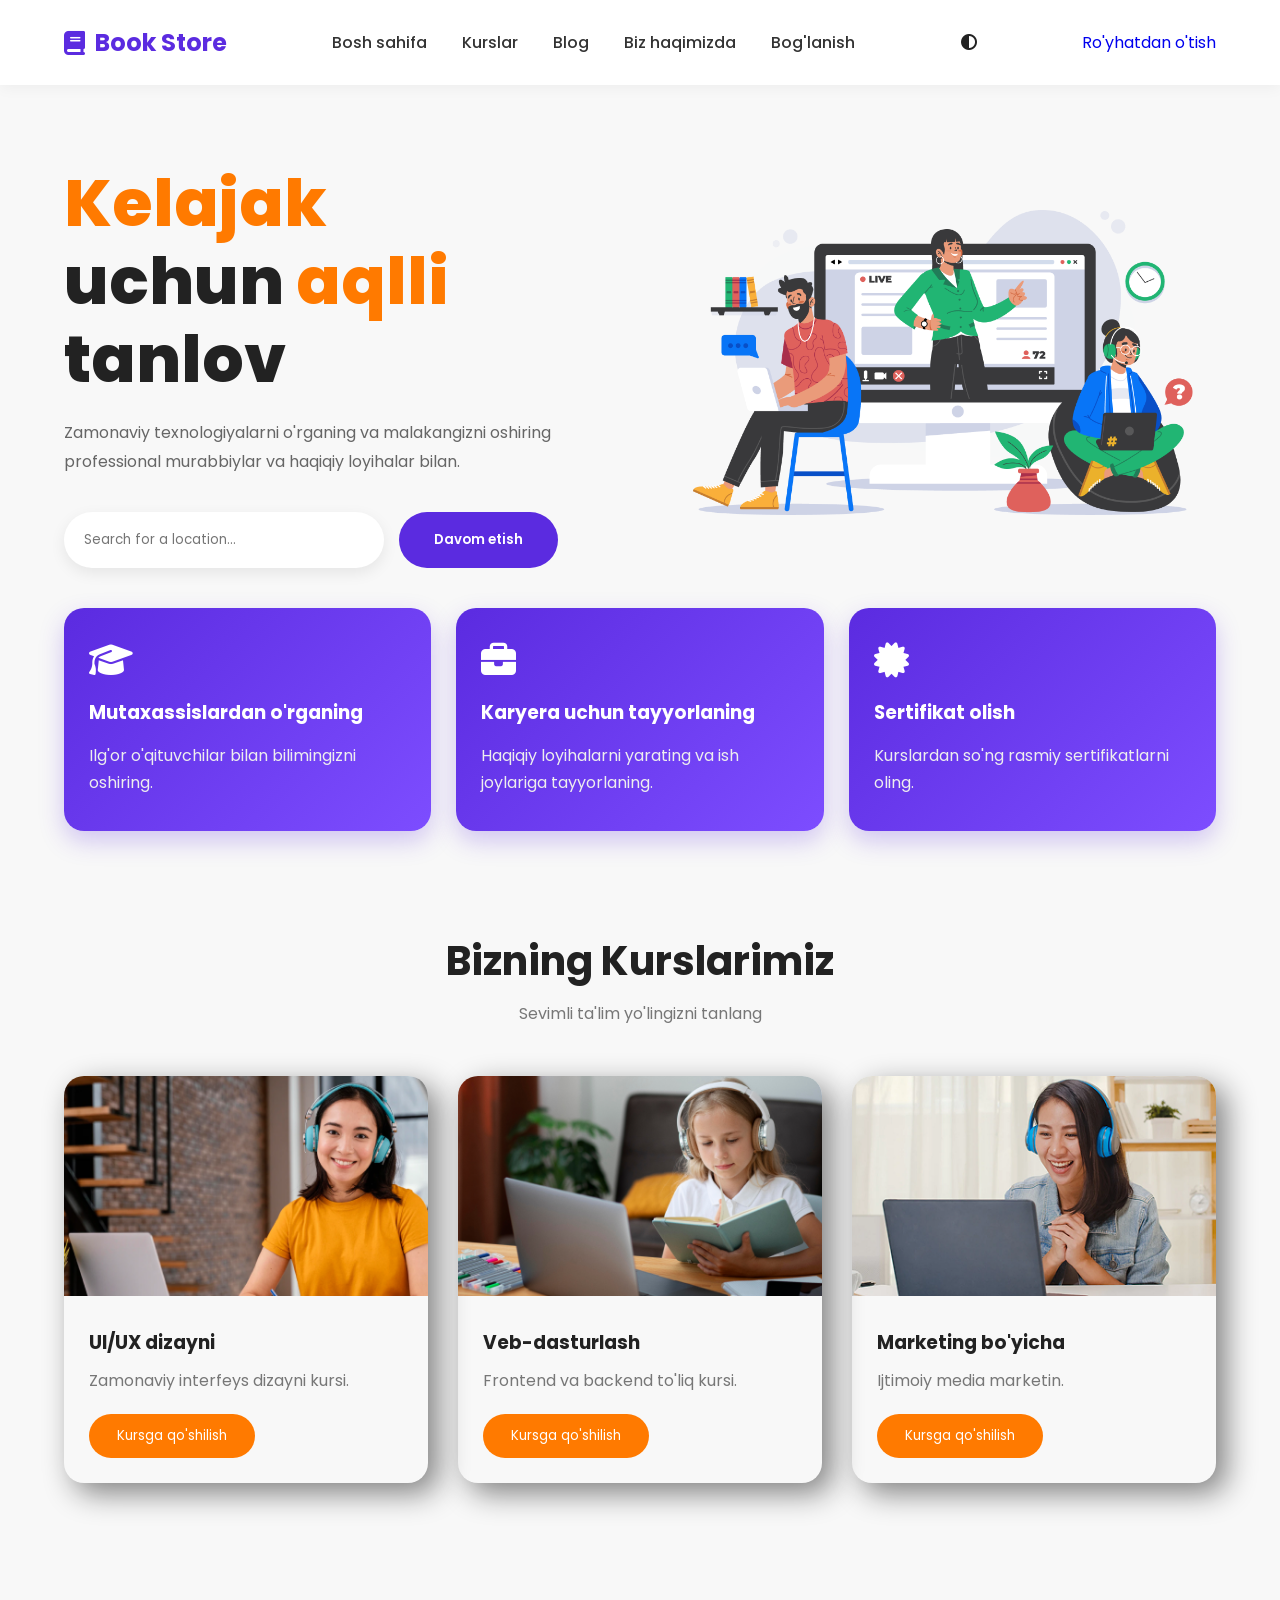
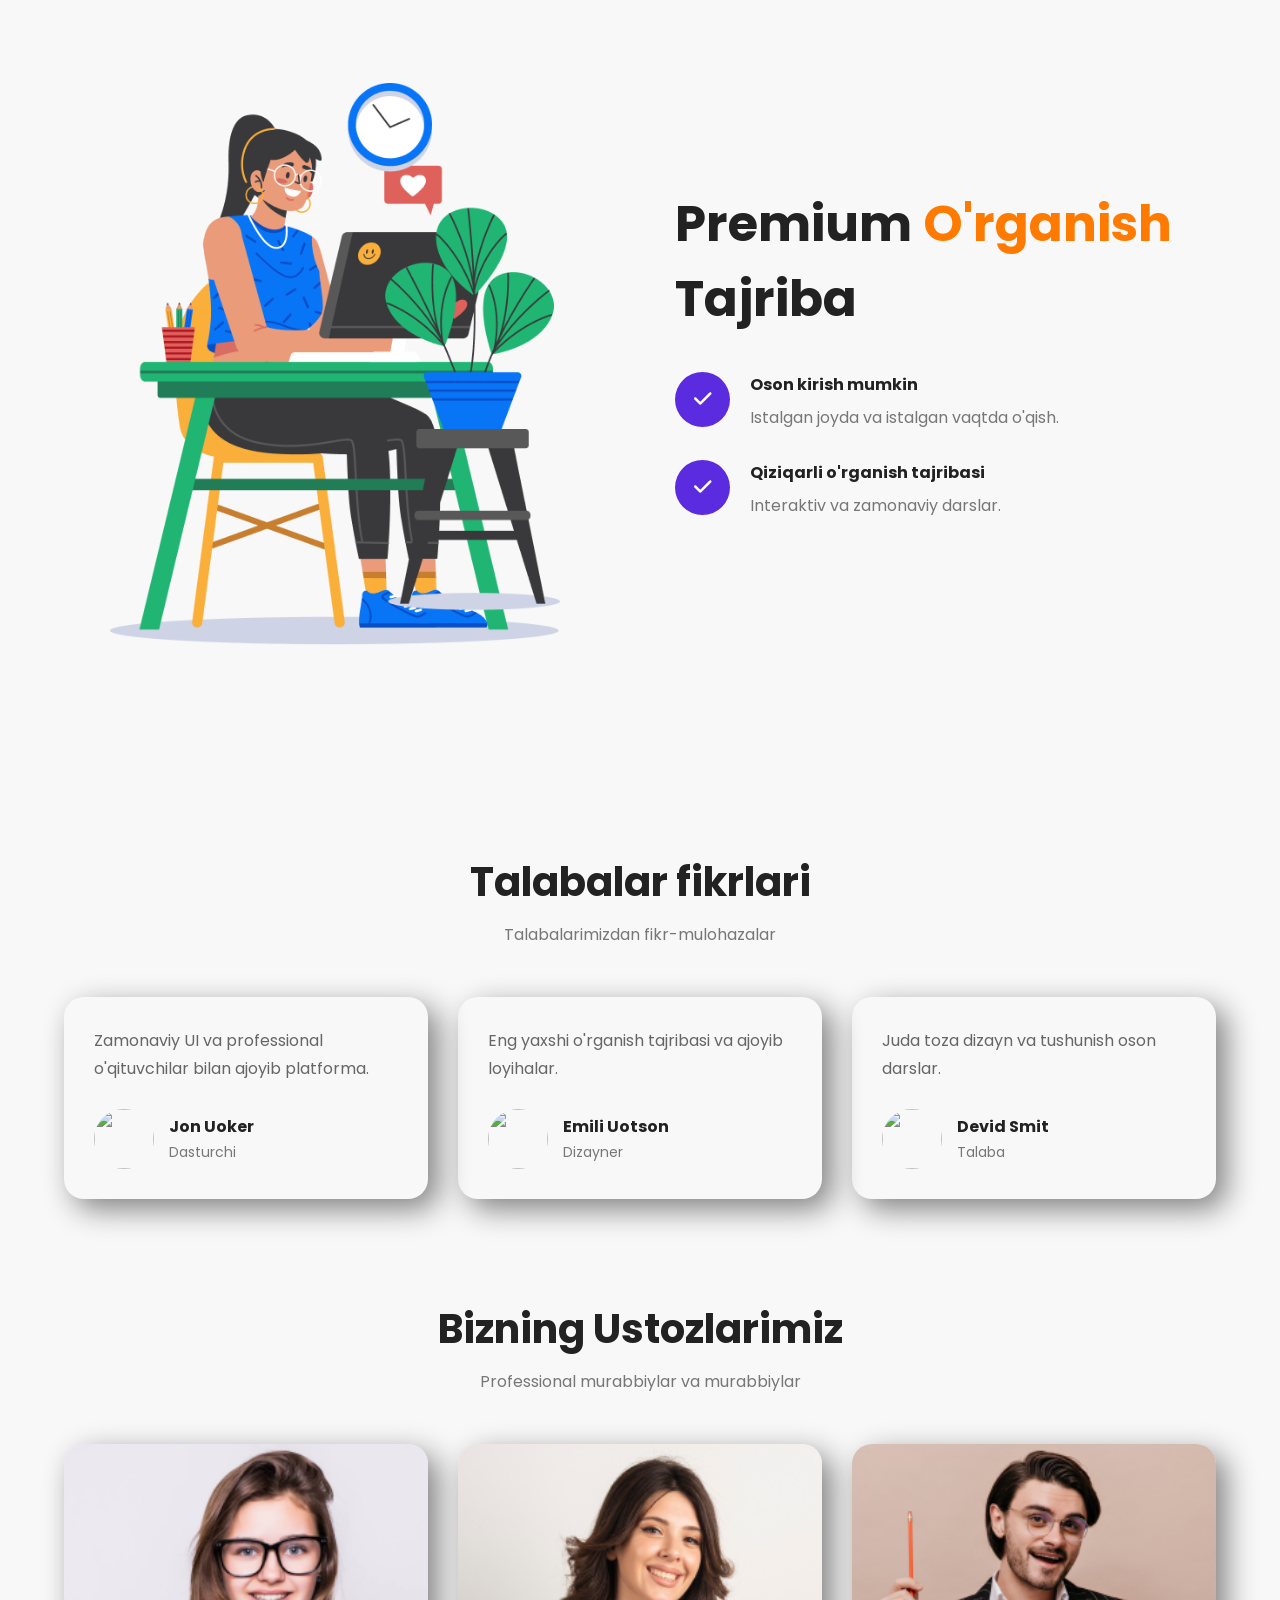
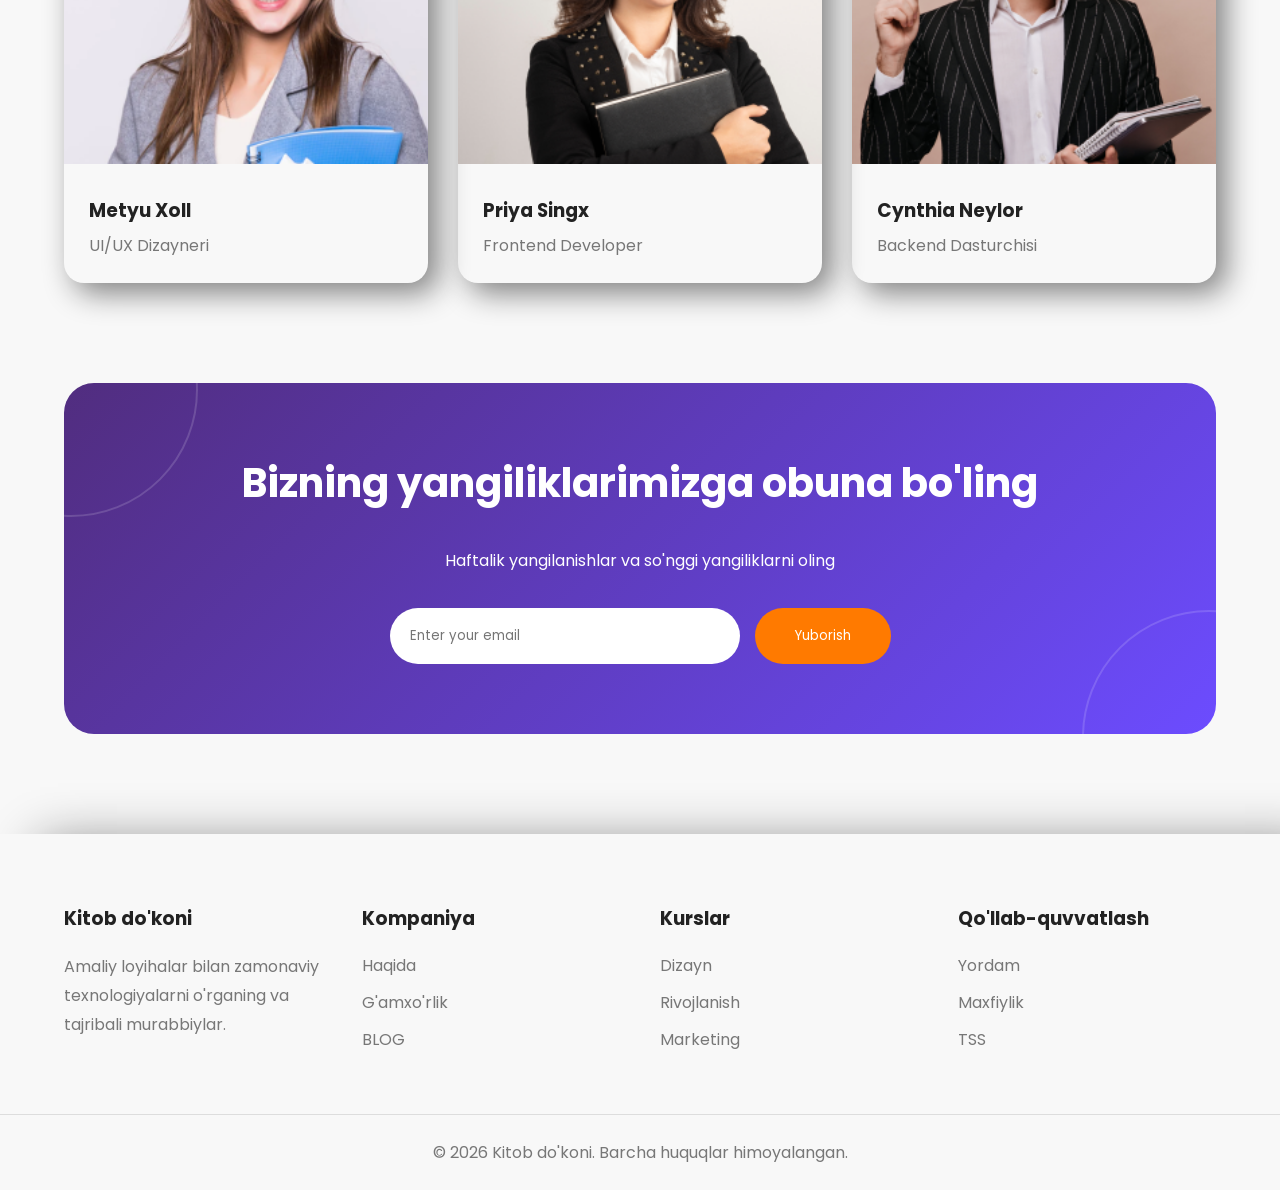
==== commit 26d75969: "update" ====
--- a/index.html
+++ b/index.html
@@ -15,7 +15,7 @@
 </head>
 <body>
   <input type="checkbox" id="toggle-them">
-<header class="them">9
+<header class="them">
 
   <div class="container navbar">
 
@@ -328,7 +328,7 @@
         
         <h3>Metyu Xoll</h3>
         
-        <span>UI/UX dizayneri</span>
+        <span>UI/UX Dizayneri</span>
         
       </div>
       
@@ -356,7 +356,7 @@
         
         <h3>Cynthia Neylor</h3>
         
-        <span>Backend dasturchisi</span>
+        <span>Backend Dasturchisi</span>
         
       </div>
       
